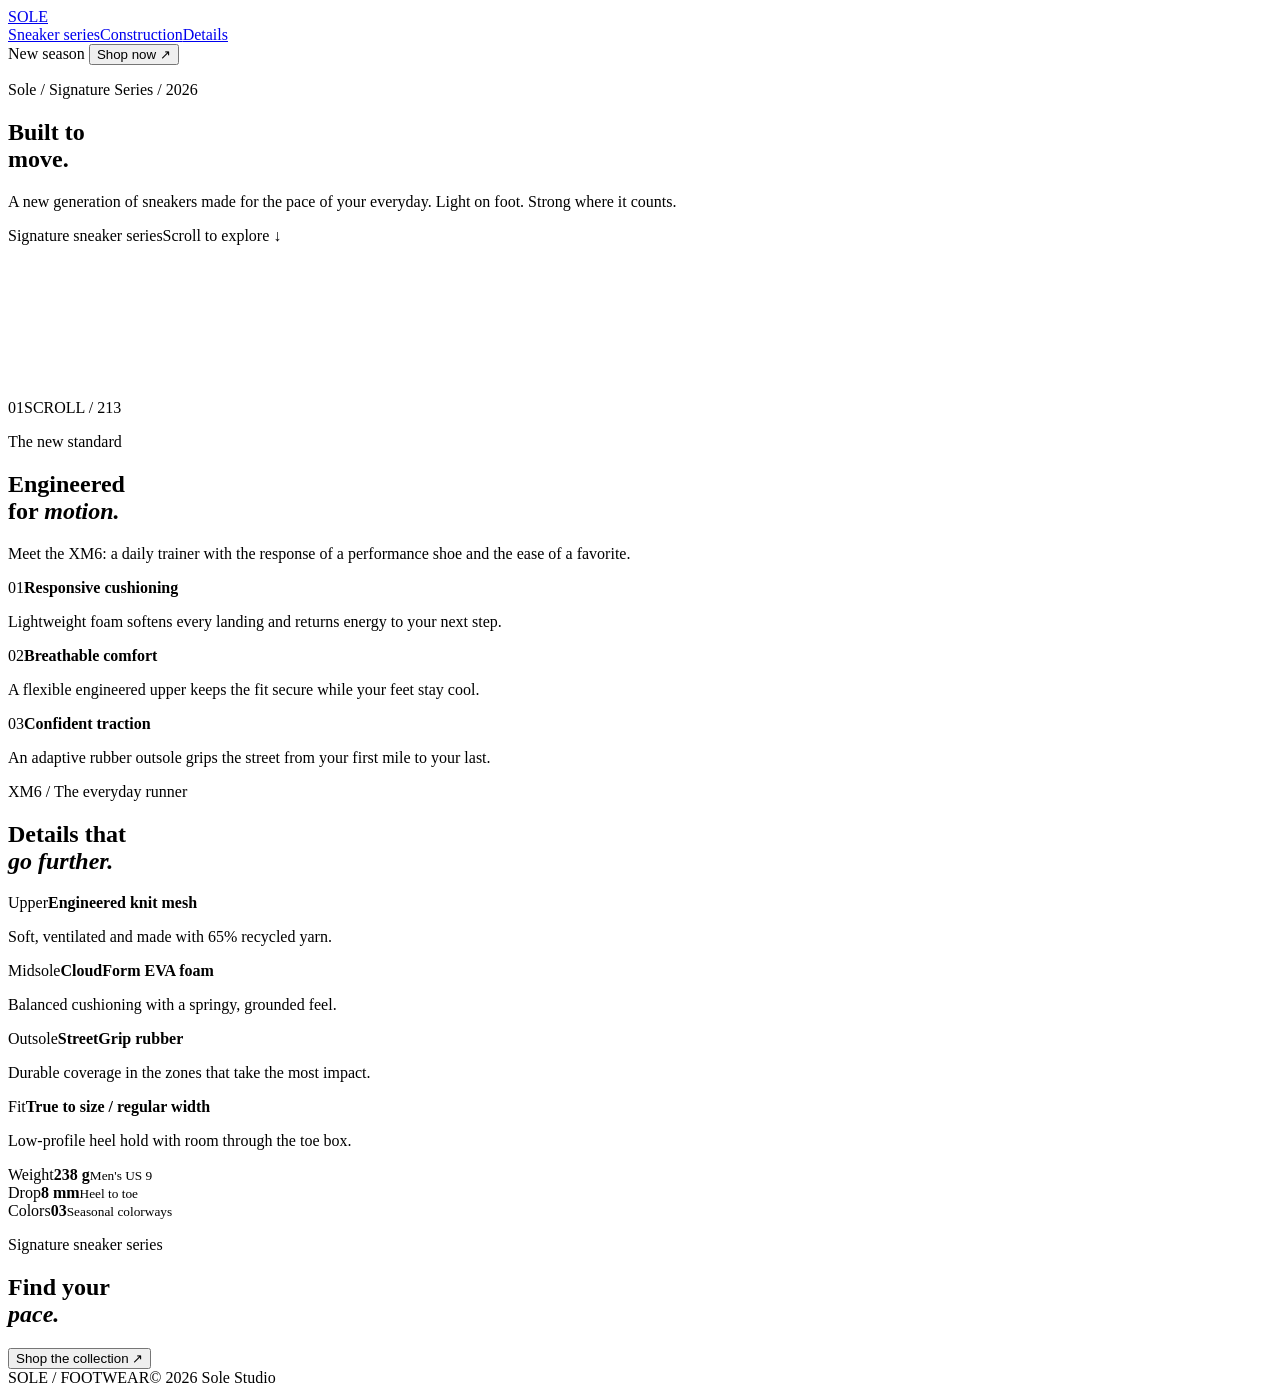
==== index.html @ 4f4e2f3e "Add initial HTML structure and content for sneaker series website" ====
<!DOCTYPE html>
<html lang="en">
<head>
  <meta charset="UTF-8" />
  <meta name="viewport" content="width=device-width, initial-scale=1.0" />
  <meta name="theme-color" content="#080909" />
  <title>Sneaker Series | Built to Move</title>
  <link rel="preconnect" href="https://fonts.googleapis.com">
  <link rel="preconnect" href="https://fonts.gstatic.com" crossorigin>
  <link href="https://fonts.googleapis.com/css2?family=DM+Mono:wght@400;500&family=Manrope:wght@400;500;600;700&display=swap" rel="stylesheet">
  <link rel="stylesheet" href="styles.css" />
  <link rel="stylesheet" href="details.css" />
  <link rel="stylesheet" href="global-scroll.css" />
</head>
<body>
  <header class="site-header">
    <a class="sony-mark" href="#top" aria-label="Sneaker series home">SOLE</a>
    <nav class="main-nav" aria-label="Main navigation">
      <a class="active" href="#top">Sneaker series</a><a href="#detail">Construction</a><a href="#product-details">Details</a>
    </nav>
    <div class="header-actions">
      <span class="availability">New season</span>
      <button class="buy-button" id="buyButton">Shop now <span>↗</span></button>
    </div>
  </header>

  <main id="top">
    <section class="hero" aria-labelledby="hero-title">
      <div class="hero-copy"><p class="eyebrow">Sole / Signature Series / 2026</p><h1 id="hero-title">Built to<br><span>move.</span></h1><p class="hero-deck">A new generation of sneakers made for the pace of your everyday. Light on foot. Strong where it counts.</p></div>
      <div class="hero-meta"><span>Signature sneaker series</span><span class="scroll-cue">Scroll to explore <b>↓</b></span></div>
    </section>

    <section class="sequence-wrap" id="detail" aria-label="Sneaker construction story"><div class="sequence-sticky"><canvas id="sequenceCanvas" aria-label="Animated sneaker construction sequence"></canvas><div class="sequence-glow"></div><div class="sequence-status"><span id="frameReadout">01</span><span class="status-line"></span><span>SCROLL / 213</span></div></div></section>
    <section class="specs" id="specs"><div class="spec-intro"><p class="eyebrow">The new standard</p><h2>Engineered<br>for <i>motion.</i></h2><p class="spec-summary">Meet the XM6: a daily trainer with the response of a performance shoe and the ease of a favorite.</p></div><div class="spec-list"><div><span>01</span><strong>Responsive cushioning</strong><p>Lightweight foam softens every landing and returns energy to your next step.</p></div><div><span>02</span><strong>Breathable comfort</strong><p>A flexible engineered upper keeps the fit secure while your feet stay cool.</p></div><div><span>03</span><strong>Confident traction</strong><p>An adaptive rubber outsole grips the street from your first mile to your last.</p></div></div></section>
    <section class="product-details" id="product-details" aria-labelledby="product-title"><div class="product-heading"><p class="eyebrow">XM6 / The everyday runner</p><h2 id="product-title">Details that<br><i>go further.</i></h2></div><div class="product-data"><div class="data-row"><span>Upper</span><strong>Engineered knit mesh</strong><p>Soft, ventilated and made with 65% recycled yarn.</p></div><div class="data-row"><span>Midsole</span><strong>CloudForm EVA foam</strong><p>Balanced cushioning with a springy, grounded feel.</p></div><div class="data-row"><span>Outsole</span><strong>StreetGrip rubber</strong><p>Durable coverage in the zones that take the most impact.</p></div><div class="data-row"><span>Fit</span><strong>True to size / regular width</strong><p>Low-profile heel hold with room through the toe box.</p></div></div><div class="product-facts"><div><span>Weight</span><strong>238 g</strong><small>Men's US 9</small></div><div><span>Drop</span><strong>8 mm</strong><small>Heel to toe</small></div><div><span>Colors</span><strong>03</strong><small>Seasonal colorways</small></div><div class="swatches" aria-label="Available colorways"><b class="swatch swatch-lime" title="Acid lime"></b><b class="swatch swatch-cloud" title="Cloud white"></b><b class="swatch swatch-night" title="Night black"></b></div></div></section>
    <section class="closing"><p class="eyebrow">Signature sneaker series</p><h2>Find your<br><i>pace.</i></h2><button class="buy-button large" id="closingBuy">Shop the collection <span>↗</span></button></section>
  </main>
  <footer><span>SOLE / FOOTWEAR</span><span>© 2026 Sole Studio</span></footer>
  <script src="script.js"></script>
</body>
</html>
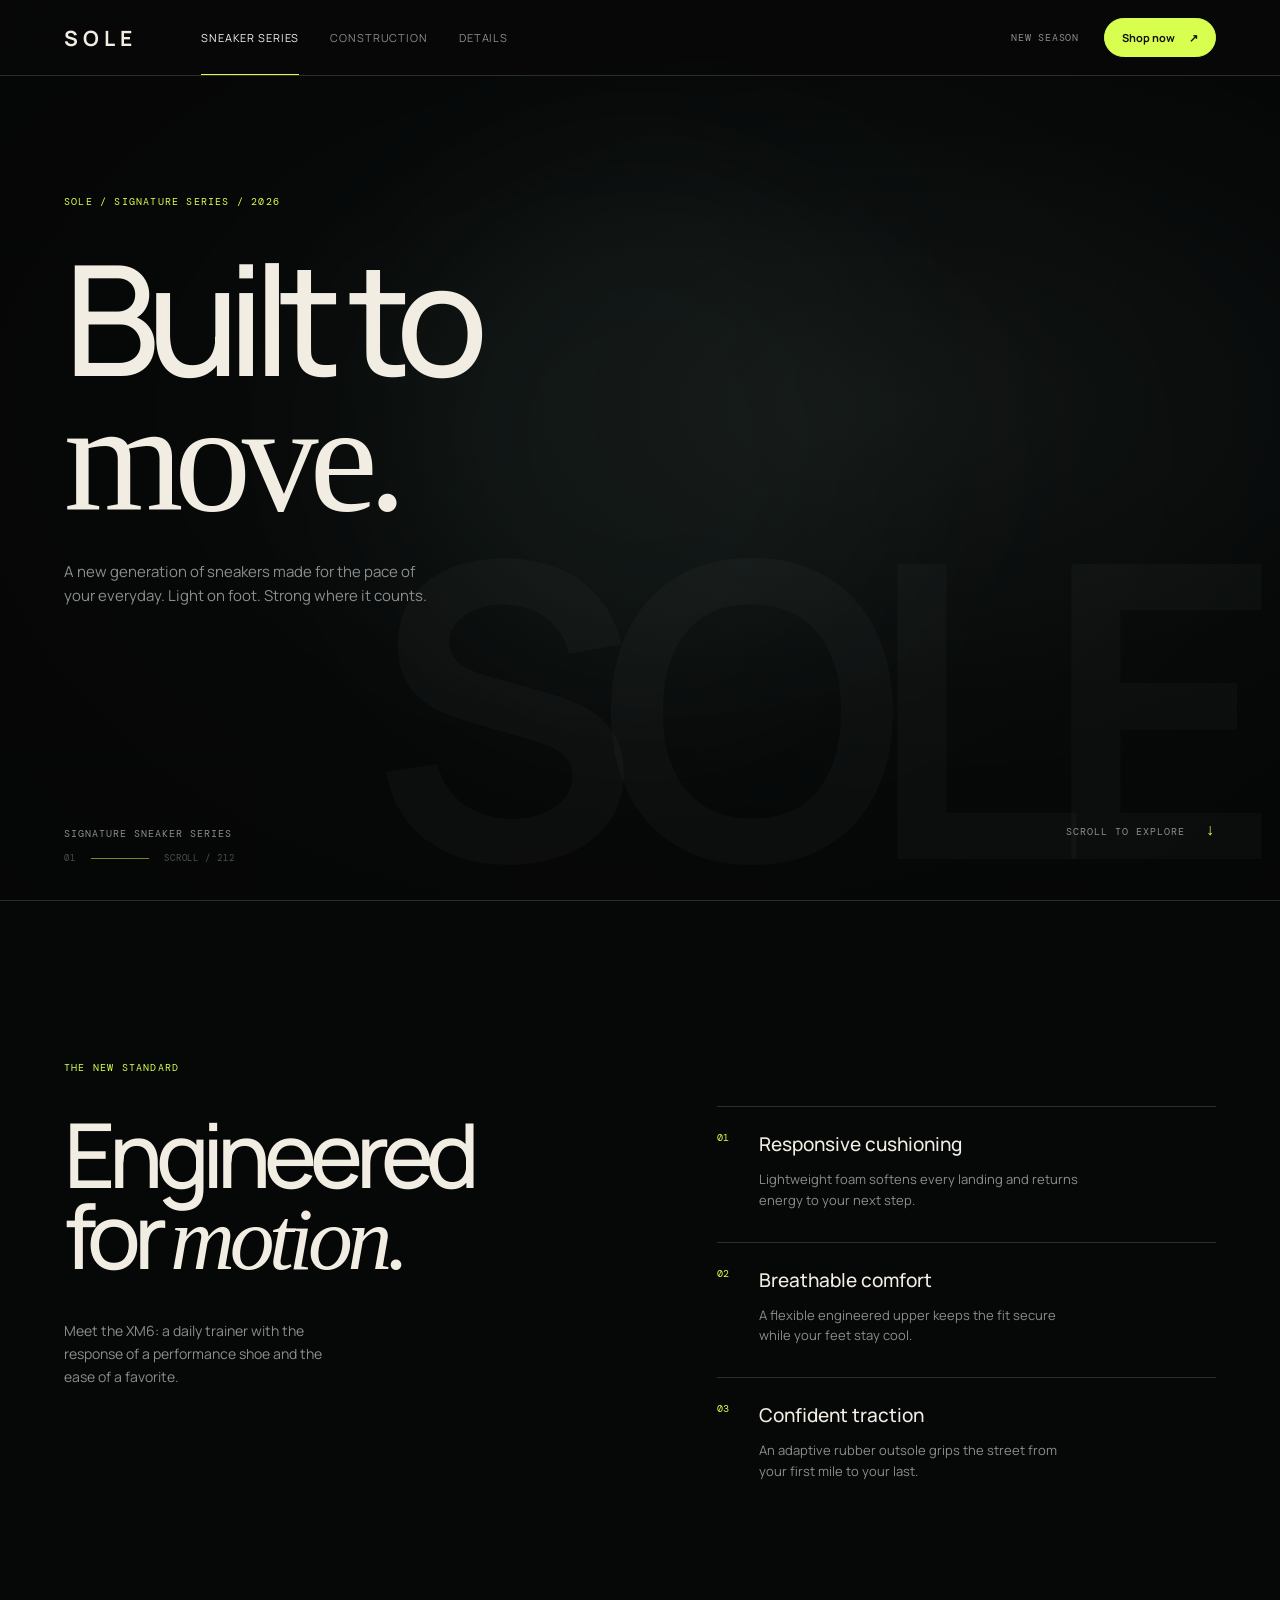
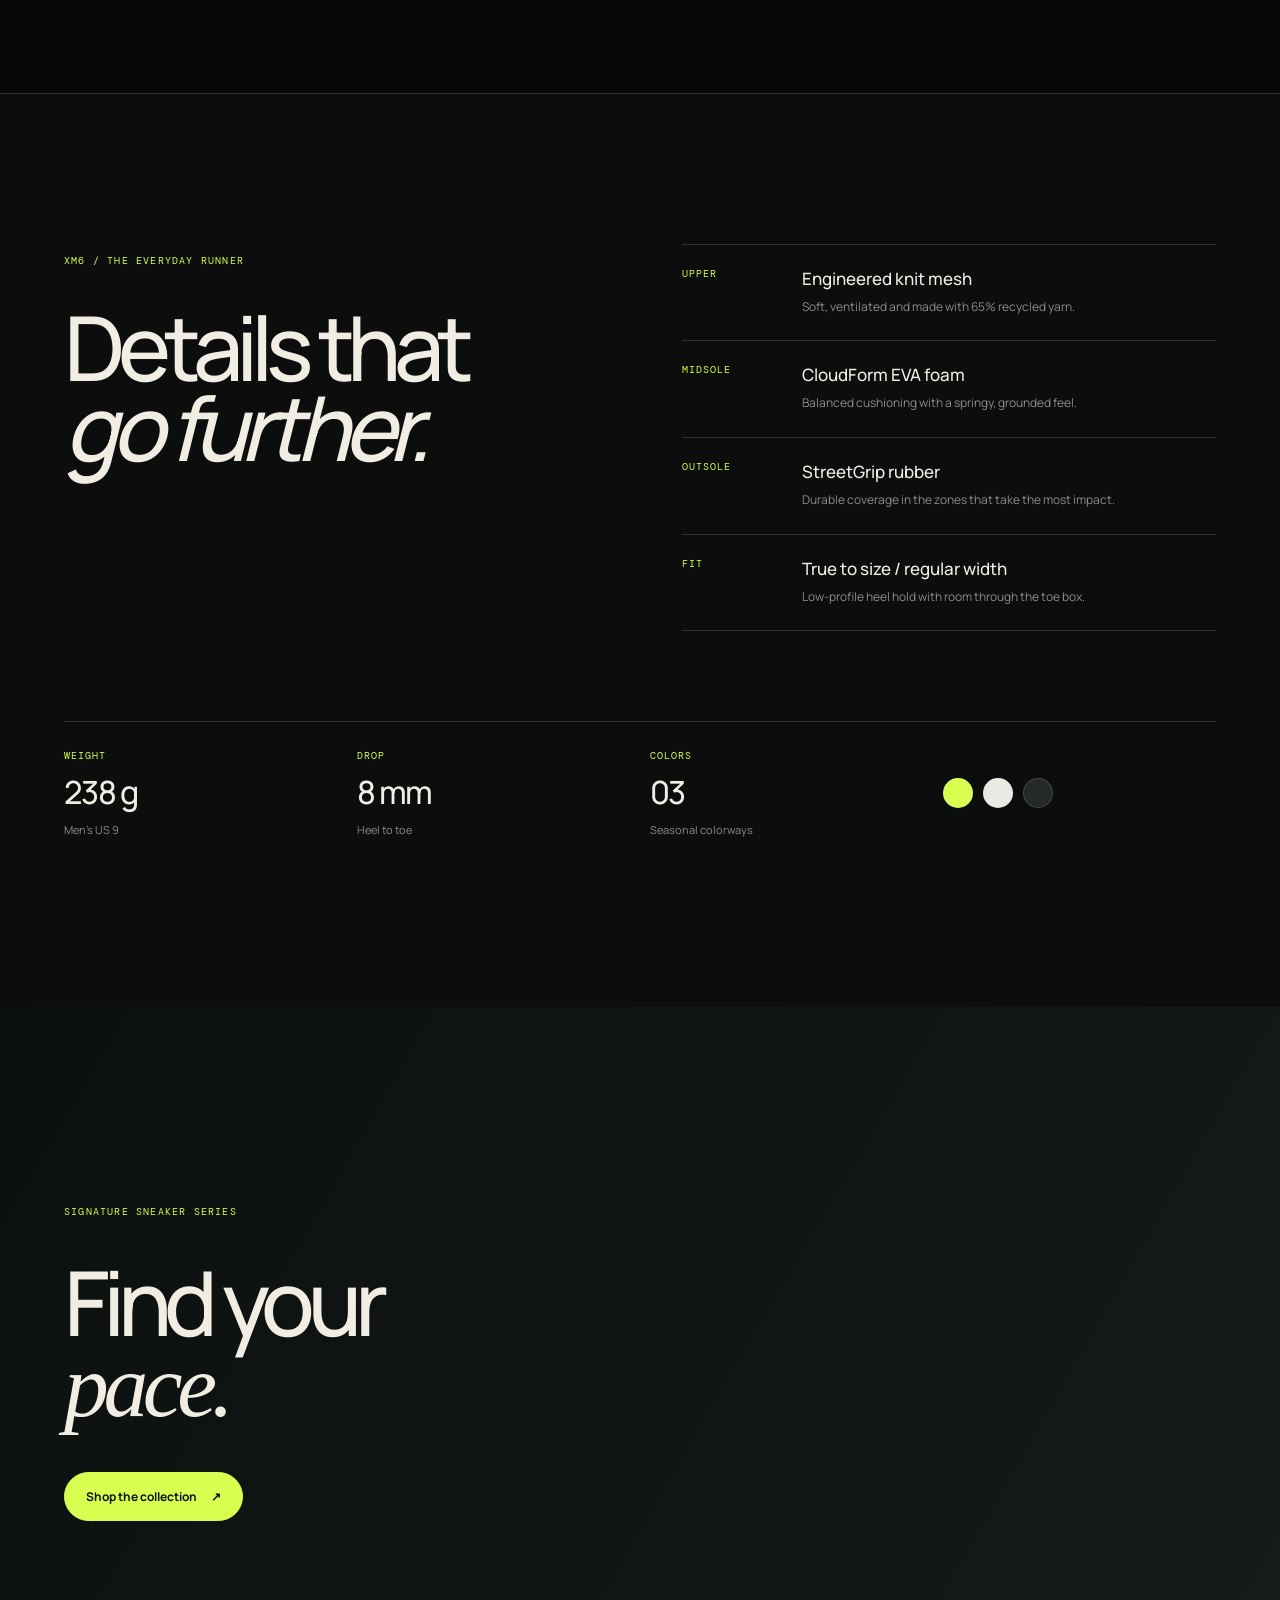
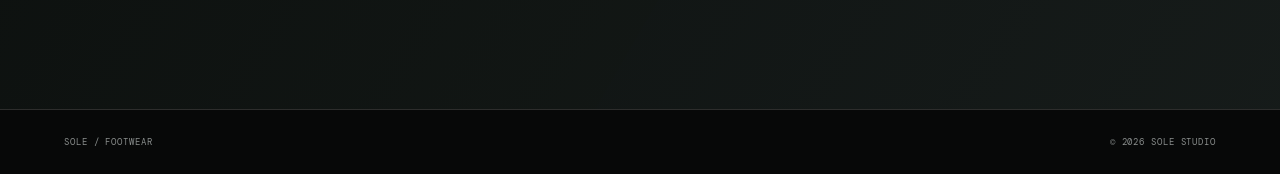
==== commit 92f8eaf7: "Fix scroll frame count in sneaker construction sequence" ====
--- a/index.html
+++ b/index.html
@@ -30,7 +30,7 @@
       <div class="hero-meta"><span>Signature sneaker series</span><span class="scroll-cue">Scroll to explore <b>↓</b></span></div>
     </section>
 
-    <section class="sequence-wrap" id="detail" aria-label="Sneaker construction story"><div class="sequence-sticky"><canvas id="sequenceCanvas" aria-label="Animated sneaker construction sequence"></canvas><div class="sequence-glow"></div><div class="sequence-status"><span id="frameReadout">01</span><span class="status-line"></span><span>SCROLL / 213</span></div></div></section>
+    <section class="sequence-wrap" id="detail" aria-label="Sneaker construction story"><div class="sequence-sticky"><canvas id="sequenceCanvas" aria-label="Animated sneaker construction sequence"></canvas><div class="sequence-glow"></div><div class="sequence-status"><span id="frameReadout">01</span><span class="status-line"></span><span>SCROLL / 212</span></div></div></section>
     <section class="specs" id="specs"><div class="spec-intro"><p class="eyebrow">The new standard</p><h2>Engineered<br>for <i>motion.</i></h2><p class="spec-summary">Meet the XM6: a daily trainer with the response of a performance shoe and the ease of a favorite.</p></div><div class="spec-list"><div><span>01</span><strong>Responsive cushioning</strong><p>Lightweight foam softens every landing and returns energy to your next step.</p></div><div><span>02</span><strong>Breathable comfort</strong><p>A flexible engineered upper keeps the fit secure while your feet stay cool.</p></div><div><span>03</span><strong>Confident traction</strong><p>An adaptive rubber outsole grips the street from your first mile to your last.</p></div></div></section>
     <section class="product-details" id="product-details" aria-labelledby="product-title"><div class="product-heading"><p class="eyebrow">XM6 / The everyday runner</p><h2 id="product-title">Details that<br><i>go further.</i></h2></div><div class="product-data"><div class="data-row"><span>Upper</span><strong>Engineered knit mesh</strong><p>Soft, ventilated and made with 65% recycled yarn.</p></div><div class="data-row"><span>Midsole</span><strong>CloudForm EVA foam</strong><p>Balanced cushioning with a springy, grounded feel.</p></div><div class="data-row"><span>Outsole</span><strong>StreetGrip rubber</strong><p>Durable coverage in the zones that take the most impact.</p></div><div class="data-row"><span>Fit</span><strong>True to size / regular width</strong><p>Low-profile heel hold with room through the toe box.</p></div></div><div class="product-facts"><div><span>Weight</span><strong>238 g</strong><small>Men's US 9</small></div><div><span>Drop</span><strong>8 mm</strong><small>Heel to toe</small></div><div><span>Colors</span><strong>03</strong><small>Seasonal colorways</small></div><div class="swatches" aria-label="Available colorways"><b class="swatch swatch-lime" title="Acid lime"></b><b class="swatch swatch-cloud" title="Cloud white"></b><b class="swatch swatch-night" title="Night black"></b></div></div></section>
     <section class="closing"><p class="eyebrow">Signature sneaker series</p><h2>Find your<br><i>pace.</i></h2><button class="buy-button large" id="closingBuy">Shop the collection <span>↗</span></button></section>
--- a/styles.css
+++ b/styles.css
@@ -0,0 +1,2 @@
+ .hero.hero:after{content:'SOLE'}
+*{box-sizing:border-box} :root{--black:#080909;--ink:#f3f4f1;--muted:#8a8e8d;--line:rgba(243,244,241,.18);--acid:#c6ff3d} html{scroll-behavior:smooth} body{margin:0;background:var(--black);color:var(--ink);font-family:'Manrope',sans-serif} a{color:inherit;text-decoration:none} button{font:inherit;color:inherit;cursor:pointer}.site-header{height:76px;padding:0 5vw;display:flex;align-items:center;gap:5vw;position:fixed;top:0;left:0;right:0;z-index:10;background:rgba(8,9,9,.76);backdrop-filter:blur(18px);border-bottom:1px solid var(--line)}.sony-mark{font-size:21px;font-weight:700;letter-spacing:5px}.main-nav{display:flex;gap:31px;flex:1;font-size:11px;color:var(--muted);text-transform:uppercase;letter-spacing:.08em}.main-nav a{padding:29px 0;border-bottom:1px solid transparent}.main-nav a.active{color:var(--ink);border-color:var(--acid)}.header-actions{display:flex;gap:25px;align-items:center}.availability{font:10px 'DM Mono',monospace;color:var(--muted);text-transform:uppercase;letter-spacing:.08em}.buy-button{border:1px solid var(--acid);background:var(--acid);color:#111;border-radius:999px;padding:11px 17px;font-size:11px;font-weight:700;transition:transform .25s,background .25s}.buy-button:hover{transform:translateY(-2px);background:#e0ff91}.buy-button span{margin-left:12px}.hero{min-height:100vh;padding:185px 5vw 60px;display:flex;flex-direction:column;justify-content:space-between;background:radial-gradient(ellipse at 70% 45%,#202624 0%,#0d1111 42%,#080909 70%);position:relative;overflow:hidden}.hero:after{content:'XM6';position:absolute;right:3vw;bottom:-.2em;color:rgba(255,255,255,.025);font-size:32vw;font-weight:700;letter-spacing:-.1em;pointer-events:none}.hero-copy{position:relative;z-index:1}.eyebrow,.chapter-number{font:10px 'DM Mono',monospace;color:var(--acid);text-transform:uppercase;letter-spacing:.12em}.hero h1{font-size:clamp(72px,12vw,190px);line-height:.87;letter-spacing:-.08em;margin:43px 0 35px;font-weight:500}.hero h1 span,.specs h2 i,.chapter h2 i,.closing h2 i{font-family:Georgia,serif;font-weight:400;letter-spacing:-.06em}.hero-deck{max-width:370px;color:var(--muted);font-size:15px;line-height:1.6}.hero-meta{display:flex;justify-content:space-between;align-items:end;position:relative;z-index:1;font:10px 'DM Mono',monospace;letter-spacing:.1em;color:var(--muted);text-transform:uppercase}.scroll-cue b{color:var(--acid);font-size:16px;margin-left:13px}.sequence-wrap{height:340vh;position:relative}.sequence-sticky{height:100vh;position:sticky;top:0;overflow:hidden;background:#080a0a}.sequence-sticky:before{content:'';position:absolute;inset:0;background:radial-gradient(ellipse at center,transparent 30%,rgba(0,0,0,.54) 100%);pointer-events:none;z-index:1}.sequence-glow{position:absolute;width:40vw;height:40vw;left:30%;top:20%;border-radius:50%;background:rgba(150,210,190,.07);filter:blur(80px)}#sequenceCanvas{display:block;width:100%;height:100%;object-fit:cover}.sequence-status{position:absolute;z-index:3;bottom:36px;left:5vw;right:5vw;display:flex;align-items:center;gap:15px;font:9px 'DM Mono',monospace;color:var(--muted);letter-spacing:.1em}.status-line{height:1px;background:var(--acid);width:58px}.chapter{position:absolute;z-index:2;left:5vw;top:34%;max-width:270px;opacity:0;transform:translateY(20px);transition:opacity .65s,transform .65s}.chapter.is-visible{opacity:1;transform:none}.chapter h2{font-size:clamp(36px,4.5vw,66px);line-height:.94;letter-spacing:-.07em;font-weight:500;margin:22px 0}.chapter p{font-size:13px;line-height:1.6;color:var(--muted);max-width:210px}.chapter-two{left:auto;right:5vw;text-align:right}.chapter-two p{margin-left:auto}.chapter-three{top:28%;left:50%;transform:translate(-50%,20px);text-align:center}.chapter-three.is-visible{transform:translateX(-50%)}.specs{padding:150px 5vw 180px;display:grid;grid-template-columns:1fr 1fr;gap:12vw;border-top:1px solid var(--line)}.specs h2,.closing h2{font-size:clamp(52px,7vw,105px);line-height:.9;letter-spacing:-.08em;font-weight:500;margin:40px 0}.spec-list{padding-top:55px}.spec-list>div{border-top:1px solid var(--line);padding:24px 0 31px;display:grid;grid-template-columns:42px 1fr}.spec-list span{font:10px 'DM Mono',monospace;color:var(--acid)}.spec-list strong{font-size:19px;font-weight:500}.spec-list p{grid-column:2;color:var(--muted);font-size:13px;line-height:1.6;max-width:320px;margin:12px 0 0}.closing{min-height:78vh;padding:150px 5vw;display:flex;flex-direction:column;justify-content:center;background:linear-gradient(120deg,#101514,#27302d)}.closing h2{margin:34px 0 45px}.large{font-size:12px;width:max-content;padding:15px 21px}footer{display:flex;justify-content:space-between;padding:26px 5vw;border-top:1px solid var(--line);font:9px 'DM Mono',monospace;color:var(--muted);letter-spacing:.1em;text-transform:uppercase}@media(max-width:700px){.site-header{height:63px;padding:0 6vw}.main-nav,.availability{display:none}.header-actions{margin-left:auto}.hero{padding:135px 6vw 38px}.hero h1{font-size:21vw;margin:38px 0 30px}.hero-deck{font-size:14px}.hero-meta{font-size:9px}.chapter{left:6vw;top:24%;right:6vw;max-width:230px}.chapter-two{left:6vw;right:6vw;text-align:left}.chapter-two p{margin-left:0}.chapter-three{left:50%;right:auto;text-align:center}.sequence-status{left:6vw;right:6vw;bottom:25px}.specs{display:block;padding:100px 6vw}.spec-list{padding-top:40px}.closing{padding:100px 6vw;min-height:70vh}footer{padding:22px 6vw;font-size:8px}footer span:last-child{display:none}}
--- a/details.css
+++ b/details.css
@@ -0,0 +1,51 @@
+.spec-summary{max-width:290px;margin:36px 0 0;color:var(--muted);font-size:14px;line-height:1.65}
+.product-details{padding:150px 5vw 170px;display:grid;grid-template-columns:1fr 1.15fr;gap:7vw 12vw;border-top:1px solid var(--line);background:#101413}
+.product-heading h2{font-size:clamp(52px,7vw,105px);line-height:.9;letter-spacing:-.08em;font-weight:500;margin:40px 0}
+.product-data{border-top:1px solid var(--line)}
+.data-row{display:grid;grid-template-columns:100px 1fr;gap:0 20px;padding:22px 0 24px;border-bottom:1px solid var(--line)}
+.data-row span,.product-facts span{font:10px 'DM Mono',monospace;color:var(--acid);text-transform:uppercase;letter-spacing:.1em}
+.data-row strong{font-size:17px;font-weight:500}
+.data-row p{grid-column:2;color:var(--muted);font-size:12px;line-height:1.55;margin:8px 0 0}
+.product-facts{grid-column:1 / -1;display:grid;grid-template-columns:repeat(4,1fr);gap:20px;padding-top:27px;border-top:1px solid var(--line)}
+.product-facts div:not(.swatches){display:flex;flex-direction:column;gap:8px}
+.product-facts strong{font-size:32px;font-weight:500;letter-spacing:-.05em}
+.product-facts small{color:var(--muted);font-size:11px}
+.swatches{display:flex;align-items:center;gap:10px}
+.swatch{display:block;width:30px;height:30px;border-radius:50%;border:1px solid var(--line)}
+.swatch-lime{background:var(--acid)}.swatch-cloud{background:#e8ebe4}.swatch-night{background:#252927}
+@media(max-width:700px){.spec-summary{margin-top:28px}.product-details{display:block;padding:100px 6vw 110px}.product-data{margin-top:65px}.data-row{grid-template-columns:70px 1fr}.data-row p{grid-column:2}.product-facts{grid-template-columns:repeat(2,1fr);margin-top:60px}.swatches{grid-column:1 / -1}}
+
+/* Visual polish */
+:root{--acid:#d8ff4f;--warm:#f2ede3;--line:rgba(242,237,227,.16)}
+body{background:#070908;color:var(--warm);overflow-x:hidden}
+body:before{content:'';position:fixed;inset:0;pointer-events:none;z-index:4;opacity:.035;background-image:url("data:image/svg+xml,%3Csvg viewBox='0 0 160 160' xmlns='http://www.w3.org/2000/svg'%3E%3Cfilter id='n'%3E%3CfeTurbulence type='fractalNoise' baseFrequency='.9' numOctaves='3' stitchTiles='stitch'/%3E%3C/filter%3E%3Crect width='100%25' height='100%25' filter='url(%23n)' opacity='.45'/%3E%3C/svg%3E')}
+.site-header{height:82px;padding:0 6vw;background:rgba(7,9,8,.65);border-bottom-color:rgba(242,237,227,.12)}
+.sony-mark{font-size:20px;letter-spacing:.2em;color:var(--acid)}
+.main-nav{gap:36px;font-size:10px;letter-spacing:.14em}
+.main-nav a{padding:31px 0;transition:color .2s ease,border-color .2s ease}
+.main-nav a:hover{color:var(--warm)}
+.header-actions{gap:22px}.availability{letter-spacing:.14em}
+.buy-button{padding:12px 18px;letter-spacing:.02em;box-shadow:0 0 0 0 rgba(216,255,79,.3);transition:transform .25s ease,background .25s ease,box-shadow .25s ease}
+.buy-button:hover{box-shadow:0 8px 28px rgba(216,255,79,.16)}
+.hero{padding:205px 6vw 54px;min-height:100svh;background:radial-gradient(ellipse at 72% 42%,rgba(42,56,48,.82) 0%,rgba(15,22,19,.58) 34%,rgba(7,9,8,.9) 72%)}
+.hero:before{content:'';position:absolute;inset:0;background:linear-gradient(90deg,rgba(7,9,8,.86) 0%,transparent 65%),linear-gradient(0deg,rgba(7,9,8,.8),transparent 35%);pointer-events:none}
+.hero h1{font-size:clamp(76px,13vw,196px);margin:48px 0 38px;text-wrap:balance}
+.hero h1 span,.specs h2 i,.product-heading h2 i,.closing h2 i{color:var(--acid);font-style:normal}
+.hero-deck{max-width:390px;font-size:15px;line-height:1.7;color:rgba(242,237,227,.67)}
+.hero-meta{border-top-color:rgba(242,237,227,.18);padding-top:17px;letter-spacing:.08em}
+.scroll-cue b{display:inline-grid;place-items:center;width:26px;height:26px;border:1px solid var(--acid);border-radius:50%;color:var(--acid);margin-left:10px;font-size:15px;font-weight:400}
+.sequence-status{right:6vw;bottom:10vh;color:rgba(242,237,227,.55)}
+.status-line{background:var(--acid)}
+.specs{padding:175px 6vw 185px;background:linear-gradient(115deg,rgba(7,9,8,.96),rgba(14,22,19,.72))}
+.specs h2,.product-heading h2,.closing h2{letter-spacing:-.07em}
+.spec-list{gap:0;border-top-color:rgba(242,237,227,.16)}
+.spec-list>div{padding:24px 0 27px;transition:padding-left .3s ease;border-bottom-color:rgba(242,237,227,.16)}
+.spec-list>div:hover{padding-left:12px}.spec-list strong{font-size:16px}.spec-list p{max-width:310px}
+.product-details{padding:175px 6vw 185px;background:linear-gradient(135deg,rgba(22,28,25,.94),rgba(9,13,11,.9));border-top-color:rgba(242,237,227,.16)}
+.data-row{transition:background .2s ease}.data-row:hover{background:rgba(216,255,79,.04)}
+.product-facts{border-top-color:rgba(242,237,227,.16)}
+.swatch{transition:transform .2s ease,border-color .2s ease}.swatch:hover{transform:scale(1.14);border-color:var(--acid)}
+.closing{padding:190px 6vw 170px;background:radial-gradient(circle at 70% 45%,rgba(56,69,59,.76),rgba(16,23,20,.84) 45%,rgba(7,9,8,.96) 85%)}
+.closing h2{font-size:clamp(62px,10vw,145px);margin:38px 0 48px}
+footer{padding:28px 6vw!important;letter-spacing:.12em}
+@media(max-width:700px){.site-header{height:64px;padding:0 6vw}.main-nav{display:none}.header-actions{margin-left:auto}.availability{display:none}.buy-button{padding:10px 14px}.hero{padding:140px 6vw 35px}.hero h1{margin:35px 0 28px}.hero-deck{font-size:13px;max-width:285px}.hero-meta{font-size:9px}.hero-meta span:first-child{max-width:120px}.specs{padding:110px 6vw 120px}.product-details{padding:110px 6vw 120px}.closing{padding:125px 6vw 120px}.closing h2{margin:30px 0 38px}footer{padding:24px 6vw!important;font-size:9px!important}}
--- a/global-scroll.css
+++ b/global-scroll.css
@@ -0,0 +1,12 @@
+main{position:relative;z-index:1}
+.sequence-wrap{height:0;position:static;z-index:0}
+.sequence-sticky{position:fixed;inset:0;z-index:0;height:100vh;background:transparent;pointer-events:none}
+#sequenceCanvas{position:absolute;inset:0;z-index:0}
+.sequence-glow{z-index:1}
+.sequence-status,.chapter{z-index:2}
+.hero,.specs,.product-details,.closing{position:relative;z-index:1;background-color:rgba(8,9,9,.38)}
+.hero{background:radial-gradient(ellipse at 70% 45%,rgba(32,38,36,.44) 0%,rgba(13,17,17,.36) 42%,rgba(8,9,9,.48) 70%)}
+.specs{background:rgba(8,9,9,.48)}
+.product-details{background:rgba(16,20,19,.54)}
+.closing{background:linear-gradient(120deg,rgba(16,21,20,.54),rgba(39,48,45,.48))}
+footer{position:relative;z-index:1;background:rgba(8,9,9,.82)}
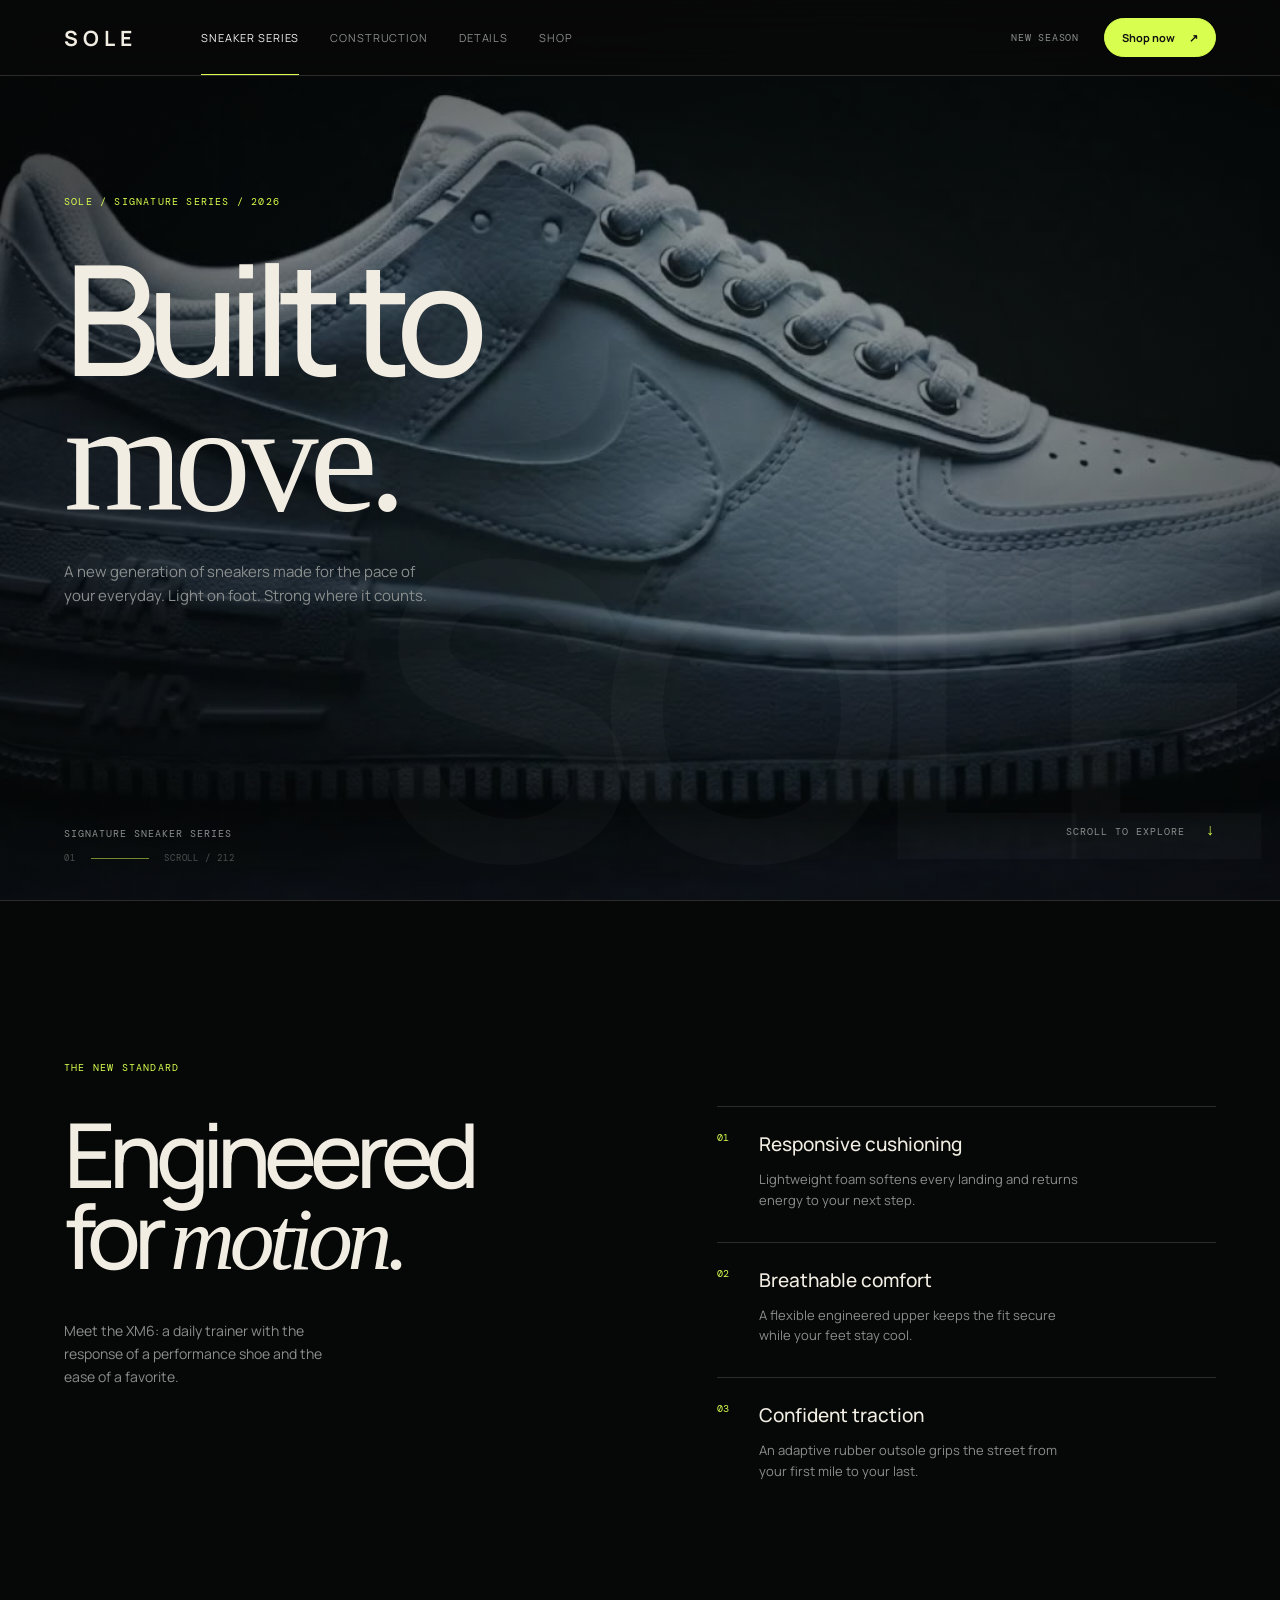
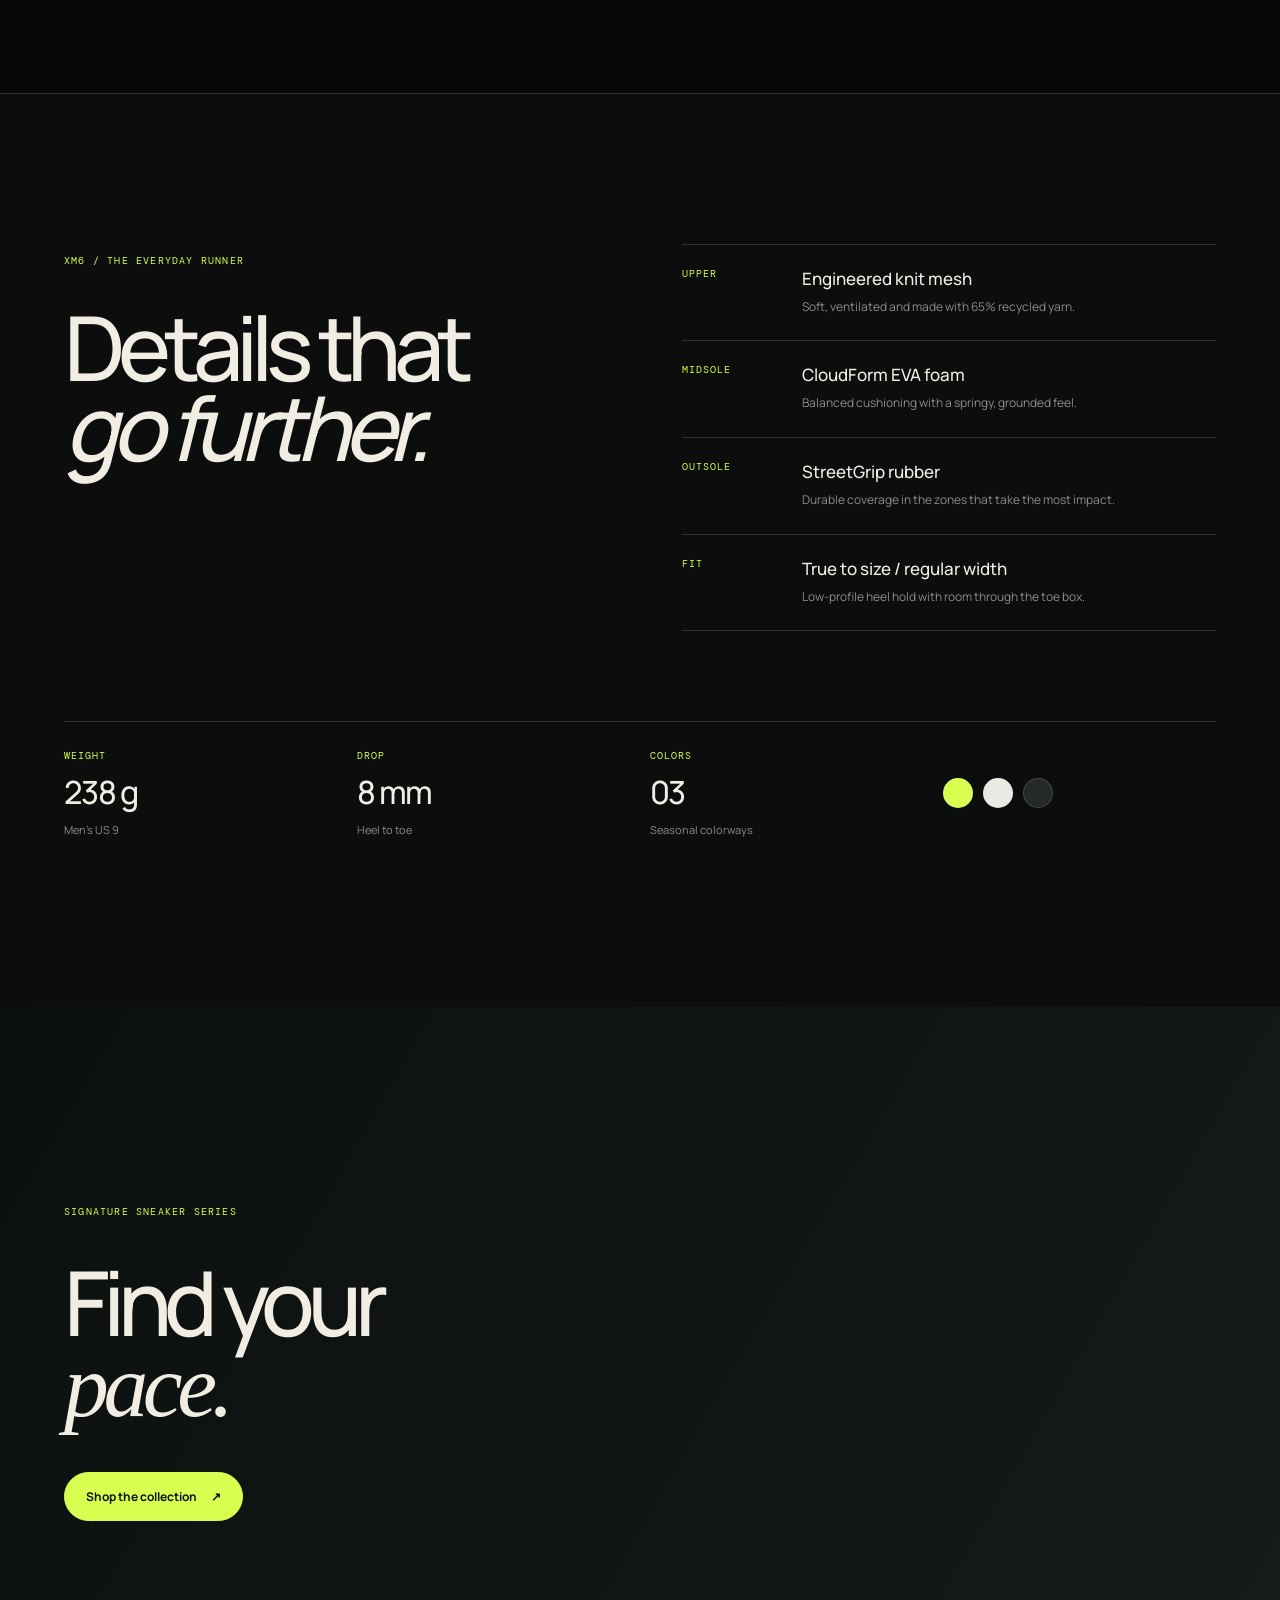
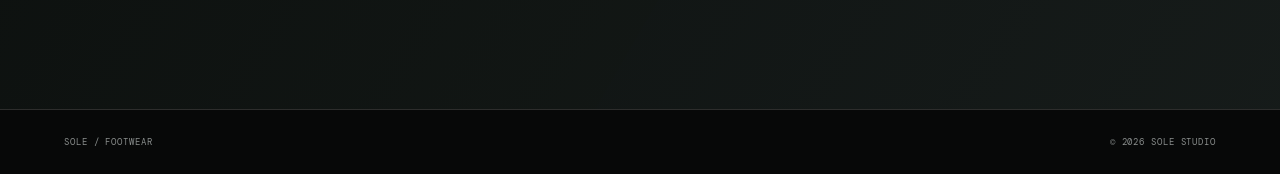
==== commit 3a2dc0e7: "Add 'Shop' link to main navigation in header" ====
--- a/index.html
+++ b/index.html
@@ -16,7 +16,7 @@
   <header class="site-header">
     <a class="sony-mark" href="#top" aria-label="Sneaker series home">SOLE</a>
     <nav class="main-nav" aria-label="Main navigation">
-      <a class="active" href="#top">Sneaker series</a><a href="#detail">Construction</a><a href="#product-details">Details</a>
+      <a class="active" href="#top">Sneaker series</a><a href="#detail">Construction</a><a href="#product-details">Details</a><a href="shop.html">Shop</a>
     </nav>
     <div class="header-actions">
       <span class="availability">New season</span>
